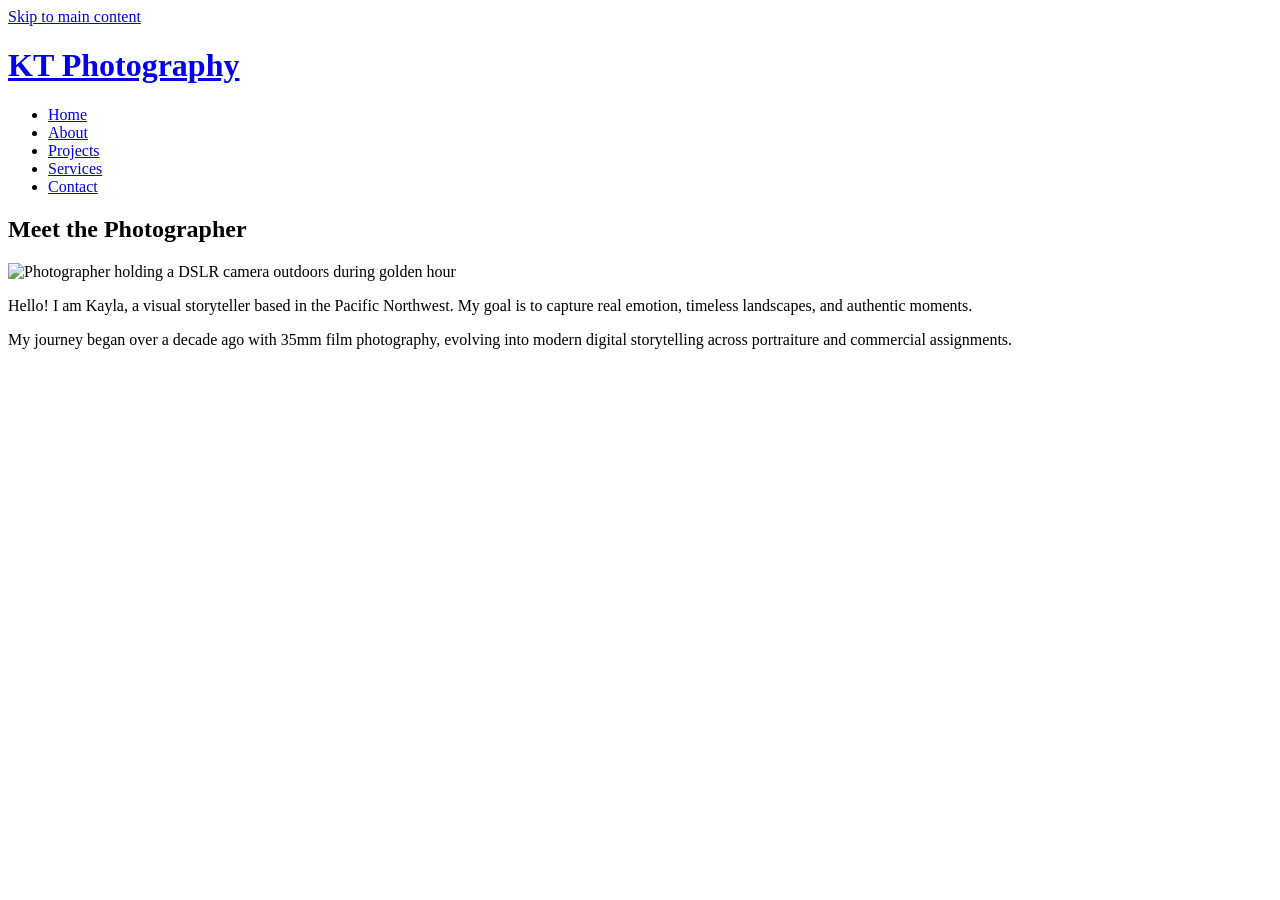
==== about.html @ 13d3ae64 "about main content" ====
<!DOCTYPE html>
<html lang="en">
<head>
    <meta charset="UTF-8">
    <meta name="viewport" content="width=device-width, initial-scale=1.0">
    <title>About | KT Photography</title>
</head>
<body>

    <a href="#main-content" class="skip-link">Skip to main content</a>

  <header>
    <a href="index.html">
      <h1>KT Photography</h1>
    </a>
    <nav aria-label="Main Navigation">
      <ul>
        <li><a href="index.html">Home</a></li>
        <li><a href="about.html">About</a></li>
        <li><a href="projects.html">Projects</a></li>
        <li><a href="services.html">Services</a></li>
        <li><a href="contact.html">Contact</a></li>
      </ul>
    </nav>
  </header>

  <main id="main-content">
    <section id="introduction">
      <h2>Meet the Photographer</h2>
      <img src="https://via.placeholder.com/600x400" alt="Photographer holding a DSLR camera outdoors during golden hour" width="600" height="400">
      <p>Hello! I am Kayla, a visual storyteller based in the Pacific Northwest. My goal is to capture real emotion, timeless landscapes, and authentic moments.</p>
      <p>My journey began over a decade ago with 35mm film photography, evolving into modern digital storytelling across portraiture and commercial assignments.</p>
    </section>


</body>
</html>
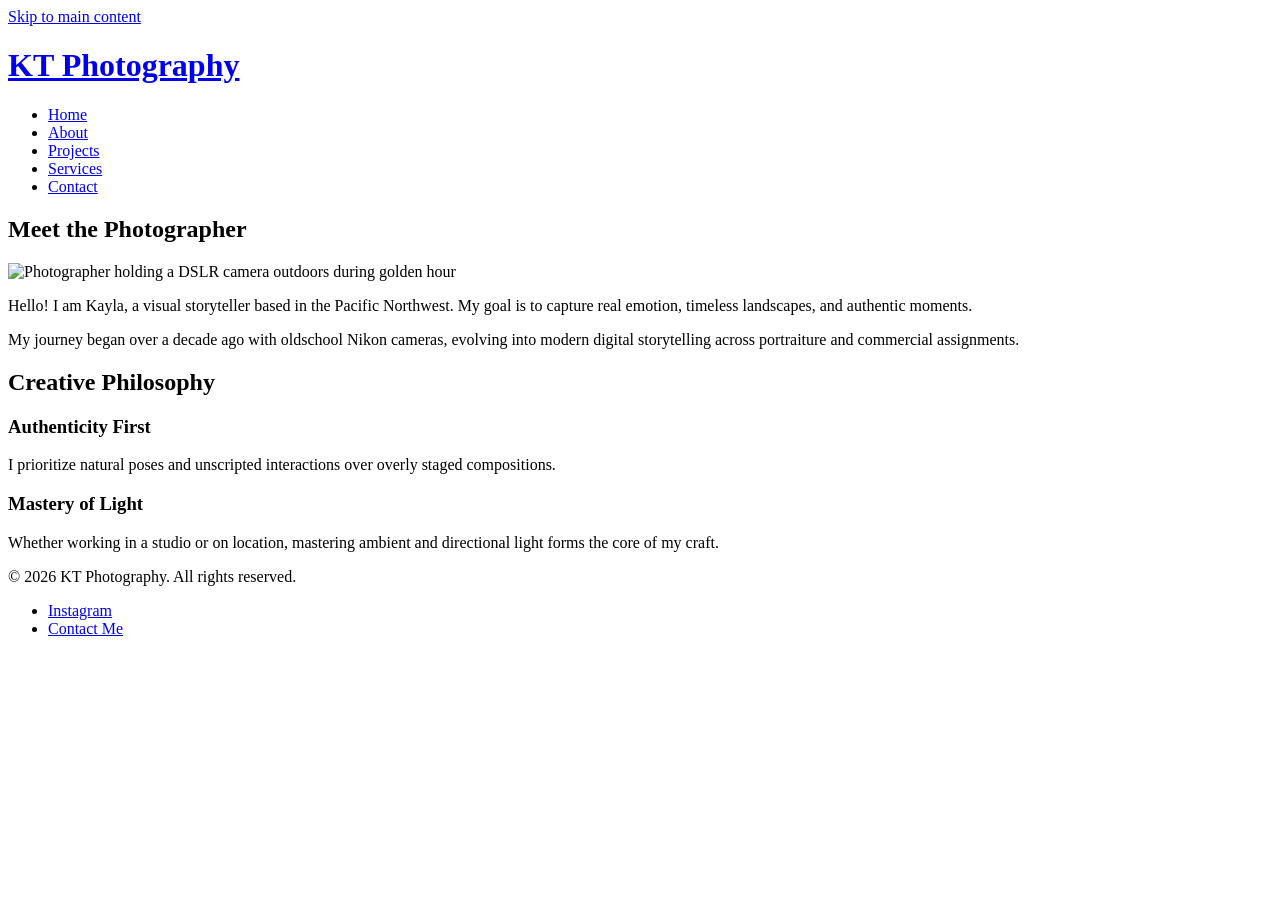
==== commit 77e90686: "about.html" ====
--- a/about.html
+++ b/about.html
@@ -29,8 +29,31 @@
       <h2>Meet the Photographer</h2>
       <img src="https://via.placeholder.com/600x400" alt="Photographer holding a DSLR camera outdoors during golden hour" width="600" height="400">
       <p>Hello! I am Kayla, a visual storyteller based in the Pacific Northwest. My goal is to capture real emotion, timeless landscapes, and authentic moments.</p>
-      <p>My journey began over a decade ago with 35mm film photography, evolving into modern digital storytelling across portraiture and commercial assignments.</p>
+      <p>My journey began over a decade ago with oldschool Nikon cameras, evolving into modern digital storytelling across portraiture and commercial assignments.</p>
     </section>
+
+    <section id="philosophy">
+      <h2>Creative Philosophy</h2>
+      <article>
+        <h3>Authenticity First</h3>
+        <p>I prioritize natural poses and unscripted interactions over overly staged compositions.</p>
+      </article>
+      <article>
+        <h3>Mastery of Light</h3>
+        <p>Whether working in a studio or on location, mastering ambient and directional light forms the core of my craft.</p>
+      </article>
+    </section>
+  </main>
+
+  <footer>
+    <p>&copy; 2026 KT Photography. All rights reserved.</p>
+    <nav aria-label="Footer Navigation">
+      <ul>
+        <li><a href="https://instagram.com" target="_blank" rel="noopener">Instagram</a></li>
+        <li><a href="contact.html">Contact Me</a></li>
+      </ul>
+    </nav>
+  </footer>
 
 
 </body>
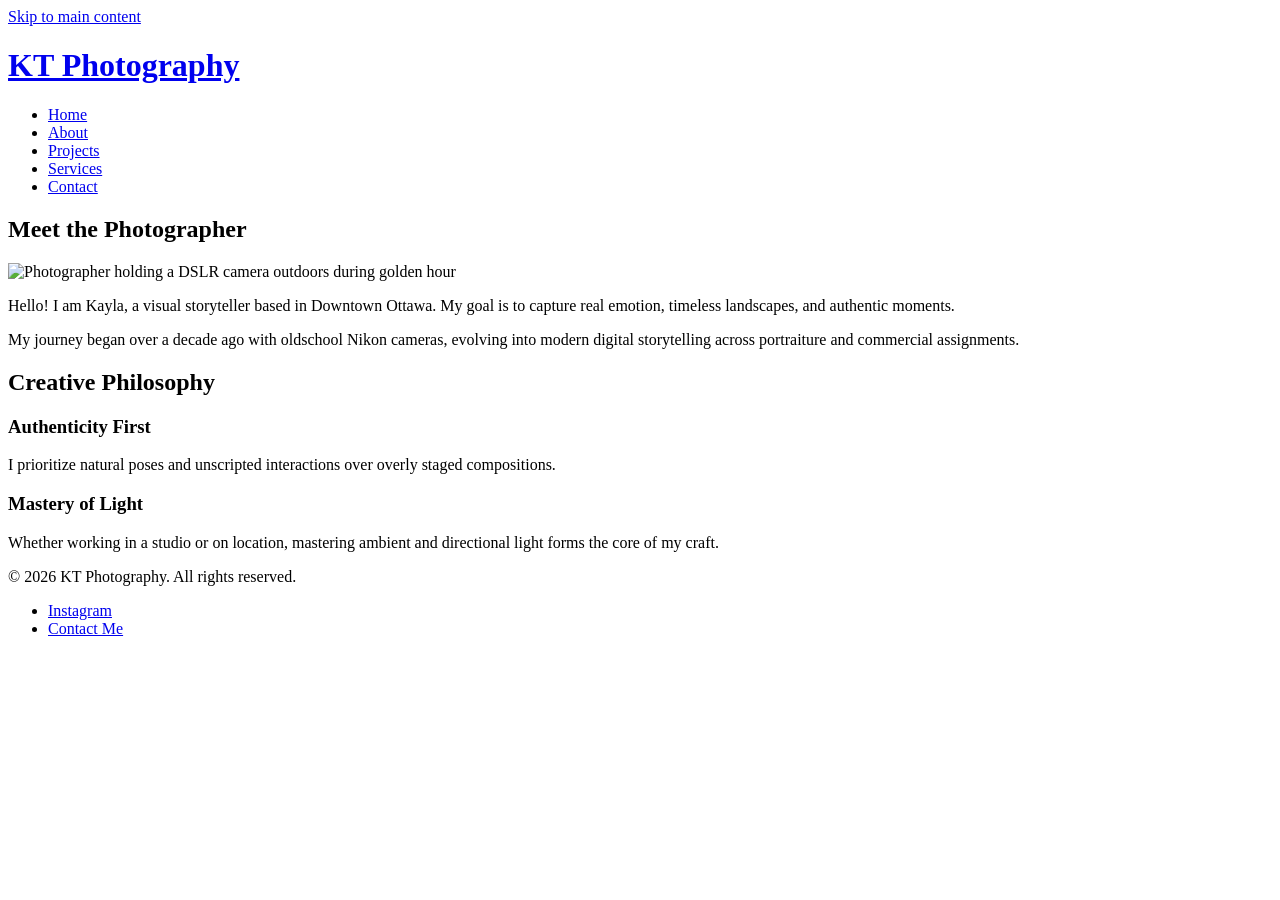
==== commit 28eacc27: "changes in about" ====
--- a/about.html
+++ b/about.html
@@ -28,7 +28,7 @@
     <section id="introduction">
       <h2>Meet the Photographer</h2>
       <img src="https://via.placeholder.com/600x400" alt="Photographer holding a DSLR camera outdoors during golden hour" width="600" height="400">
-      <p>Hello! I am Kayla, a visual storyteller based in the Pacific Northwest. My goal is to capture real emotion, timeless landscapes, and authentic moments.</p>
+      <p>Hello! I am Kayla, a visual storyteller based in Downtown Ottawa. My goal is to capture real emotion, timeless landscapes, and authentic moments.</p>
       <p>My journey began over a decade ago with oldschool Nikon cameras, evolving into modern digital storytelling across portraiture and commercial assignments.</p>
     </section>
 
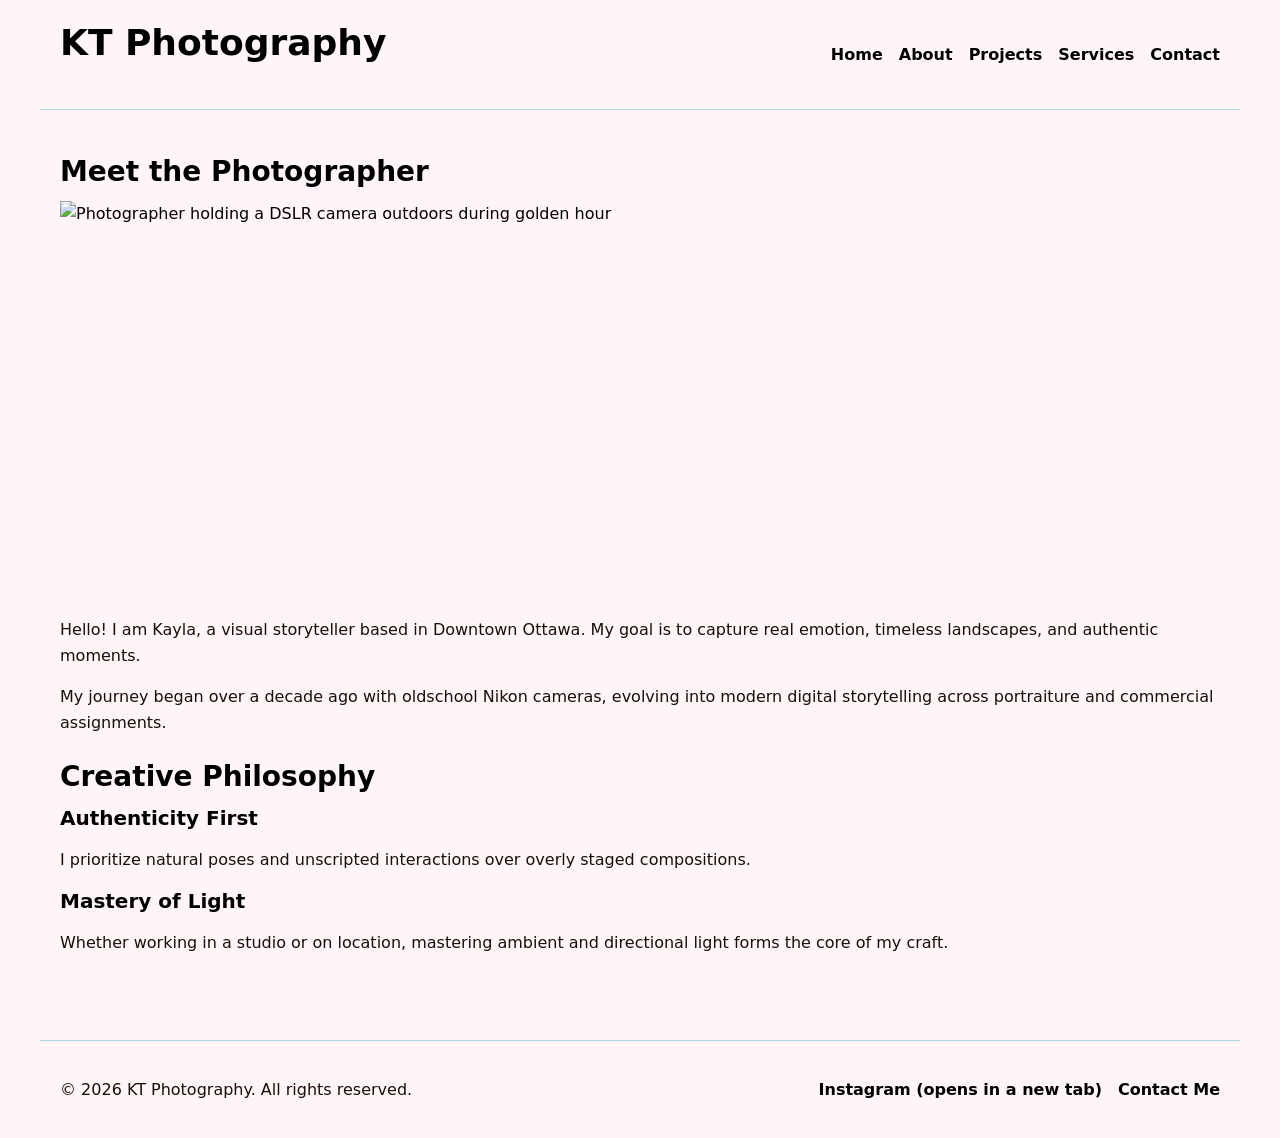
==== commit 09ceb77c: "footer" ====
--- a/about.html
+++ b/about.html
@@ -4,6 +4,8 @@
     <meta charset="UTF-8">
     <meta name="viewport" content="width=device-width, initial-scale=1.0">
     <title>About | KT Photography</title>
+    <link rel="stylesheet" href="style.css">
+    
 </head>
 <body>
 
@@ -17,7 +19,7 @@
       <ul>
         <li><a href="index.html">Home</a></li>
         <li><a href="about.html">About</a></li>
-        <li><a href="projects.html">Projects</a></li>
+        <li><a href="project.html">Projects</a></li>
         <li><a href="services.html">Services</a></li>
         <li><a href="contact.html">Contact</a></li>
       </ul>
@@ -45,11 +47,15 @@
     </section>
   </main>
 
-  <footer>
+<footer>
     <p>&copy; 2026 KT Photography. All rights reserved.</p>
     <nav aria-label="Footer Navigation">
       <ul>
-        <li><a href="https://instagram.com" target="_blank" rel="noopener">Instagram</a></li>
+        <li>
+          <a href="https://instagram.com" target="_blank" rel="noopener">
+            Instagram<span class="visually-hidden"> (opens in a new tab)</span>
+          </a>
+        </li>
         <li><a href="contact.html">Contact Me</a></li>
       </ul>
     </nav>
--- a/style.css
+++ b/style.css
@@ -0,0 +1,271 @@
+*,
+*::before,
+*::after {
+  box-sizing: border-box;
+}
+
+:root {
+  --color-bg-main: rgb(255, 245, 247);
+  --color-bg-surface: #cdb9b9;
+  --color-text-dark: rgb(3, 1, 1);
+  --color-text-muted: rgb(26, 13, 13);
+  --color-brand-primary: black;
+  --color-brand-accent: darkblue;
+  --color-border: lightblue;
+  --color-focus: blue;
+  --font-family-base: system-ui, -apple-system, BlinkMacSystemFont, "Segoe UI", Roboto, Oxygen, Ubuntu, Cantarell, sans-serif;
+  --font-size-sm: 0.875rem;  
+  --font-size-base: 1rem;    
+  --font-size-md: 1.25rem;
+  --font-size-lg: 1.75rem;  
+  --font-size-xl: 2.25rem;   
+
+  --line-height-heading: 1.25;
+  --line-height-body: 1.6;
+}
+
+body {
+  margin: 0;
+  padding: 0;
+  font-family: var(--font-family-base);
+  font-size: var(--font-size-base);
+  line-height: var(--line-height-body);
+  background-color: var(--color-bg-main);
+  color: var(--color-text-dark);
+}
+
+img {
+  max-width: 100%;
+  height: auto;
+  display: block;
+}
+
+.skip-link {
+  position: absolute;
+  top: -60px;
+  left: 1rem;
+  background: var(--color-brand-primary);
+  color: #ffffff;
+  padding: 0.75rem 1.25rem;
+  z-index: 100;
+  text-decoration: none;
+  font-weight: 700;
+  border-radius: 0.25rem;
+  transition: top 0.2s ease-in-out;
+}
+
+.skip-link:focus {
+  top: 1rem;
+  outline: 3px solid #ffbf47;
+  outline-offset: 2px;
+}
+
+a:focus-visible,
+button:focus-visible,
+input:focus-visible,
+select:focus-visible,
+textarea:focus-visible {
+  outline: 3px solid var(--color-focus);
+  outline-offset: 3px;
+}
+
+h1, h2, h3 {
+  line-height: var(--line-height-heading);
+  color: var(--color-brand-primary);
+  margin-top: 0;
+}
+
+h1 { font-size: var(--font-size-xl); }
+h2 { font-size: var(--font-size-lg); margin-top: 1.5rem; margin-bottom: 0.75rem; }
+h3 { font-size: var(--font-size-md); margin-bottom: 0.5rem; }
+
+p {
+  color: var(--color-text-muted);
+  margin-bottom: 1rem;
+}
+
+a {
+  color: var(--color-brand-primary);
+  text-decoration: underline;
+}
+
+a:hover {
+  color: var(--color-brand-accent);
+}
+
+blockquote {
+  margin: 1.5rem 0;
+  padding: 1rem 1.5rem;
+  background: var(--color-bg-surface);
+  border-left: 4px solid var(--color-brand-accent);
+  border-radius: 0 0.25rem 0.25rem 0;
+}
+
+header,
+main,
+footer {
+  width: 100%;
+  max-width: 1200px;
+  margin: 0 auto;
+  padding: 1.25rem;
+}
+
+header {
+  display: flex;
+  flex-direction: column;
+  gap: 1rem;
+  border-bottom: 1px solid var(--color-border);
+}
+
+header a {
+  text-decoration: none;
+}
+
+nav ul {
+  list-style: none;
+  padding: 0;
+  margin: 0;
+  display: flex;
+  flex-wrap: wrap;
+  gap: 1rem;
+}
+
+nav a {
+  font-weight: 600;
+  text-decoration: none;
+  padding: 0.25rem 0;
+}
+
+nav a:hover {
+  text-decoration: underline;
+}
+
+footer {
+  border-top: 1px solid var(--color-border);
+  margin-top: 3rem;
+  display: flex;
+  flex-direction: column;
+  gap: 1rem;
+}
+
+.grid {
+  display: grid;
+  grid-template-columns: 1fr;
+  gap: 1.5rem;
+  margin-top: 1.5rem;
+}
+
+.card {
+  background: var(--color-bg-surface);
+  border: 1px solid var(--color-border);
+  border-radius: 0.5rem;
+  padding: 1.25rem;
+  display: flex;
+  flex-direction: column;
+  gap: 1rem;
+}
+
+.btn,
+button[type="submit"] {
+  display: inline-block;
+  background: var(--color-brand-primary);
+  color: #ffffff;
+  padding: 0.75rem 1.25rem;
+  text-decoration: none;
+  border-radius: 0.25rem;
+  font-weight: 700;
+  border: none;
+  cursor: pointer;
+  margin-top: 0.5rem;
+  font-size: var(--font-size-base);
+}
+
+.btn:hover,
+button[type="submit"]:hover {
+  background: var(--color-brand-accent);
+}
+
+form div {
+  margin-bottom: 1.25rem;
+}
+
+label {
+  display: block;
+  font-weight: 700;
+  margin-bottom: 0.35rem;
+  color: var(--color-text-dark);
+}
+
+input[type="text"],
+input[type="email"],
+input[type="tel"],
+select,
+textarea {
+  width: 100%;
+  padding: 0.75rem;
+  border: 1px solid var(--color-border);
+  border-radius: 0.25rem;
+  font-family: inherit;
+  font-size: var(--font-size-base);
+  background-color: var(--color-bg-surface);
+}
+
+fieldset {
+  border: 1px solid var(--color-border);
+  padding: 1rem;
+  border-radius: 0.25rem;
+  background-color: var(--color-bg-surface);
+}
+
+legend {
+  font-weight: 700;
+  padding: 0 0.5rem;
+}
+
+table {
+  width: 100%;
+  border-collapse: collapse;
+  margin-top: 1rem;
+  background: var(--color-bg-surface);
+}
+
+th, td {
+  padding: 0.85rem;
+  text-align: left;
+  border: 1px solid var(--color-border);
+}
+
+th {
+  background: #edf2f7;
+  color: var(--color-text-dark);
+}
+
+caption {
+  font-weight: 700;
+  margin-bottom: 0.5rem;
+  text-align: left;
+}
+
+@media (min-width: 48rem) {
+  header {
+    flex-direction: row;
+    justify-content: space-between;
+    align-items: center;
+  }
+
+  footer {
+    flex-direction: row;
+    justify-content: space-between;
+    align-items: center;
+  }
+
+  .grid {
+    grid-template-columns: repeat(2, 1fr);
+  }
+}
+
+@media (min-width: 64rem) {
+  .grid {
+    grid-template-columns: repeat(3, 1fr);
+  }
+}
